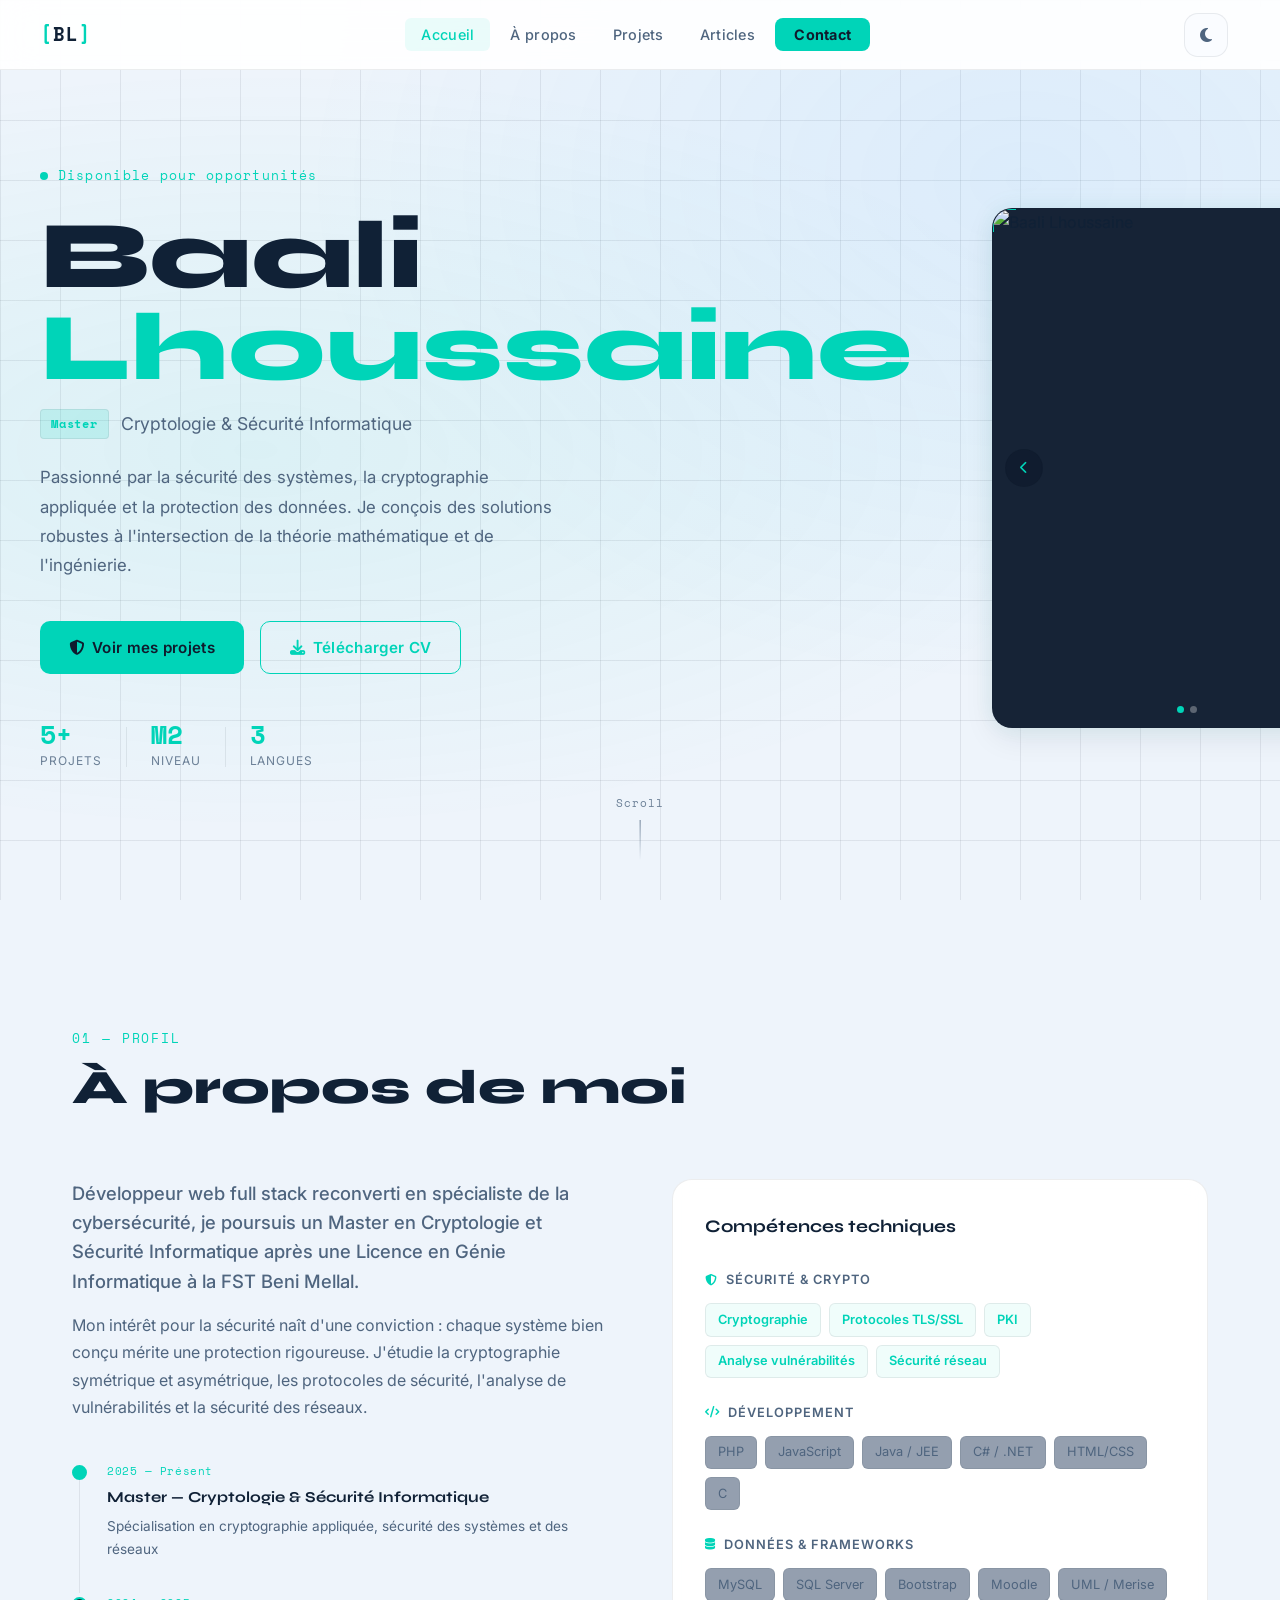
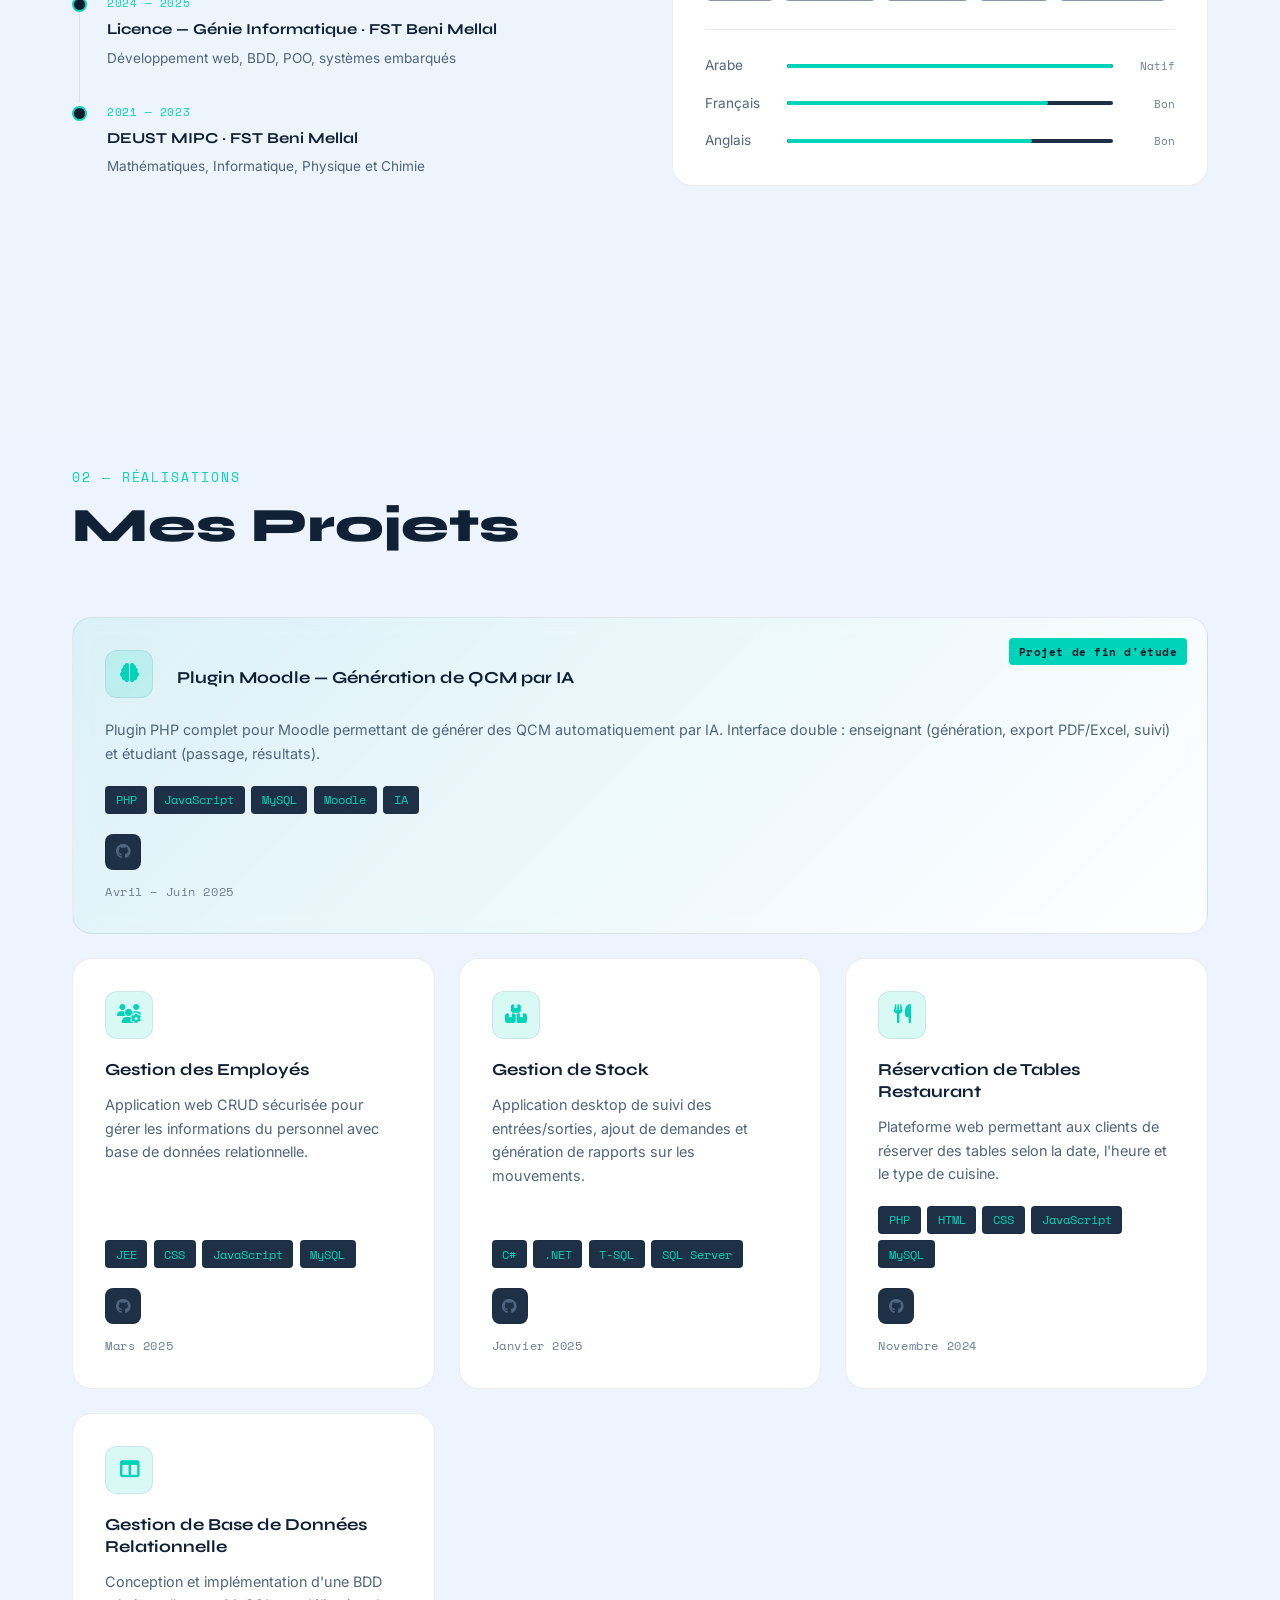
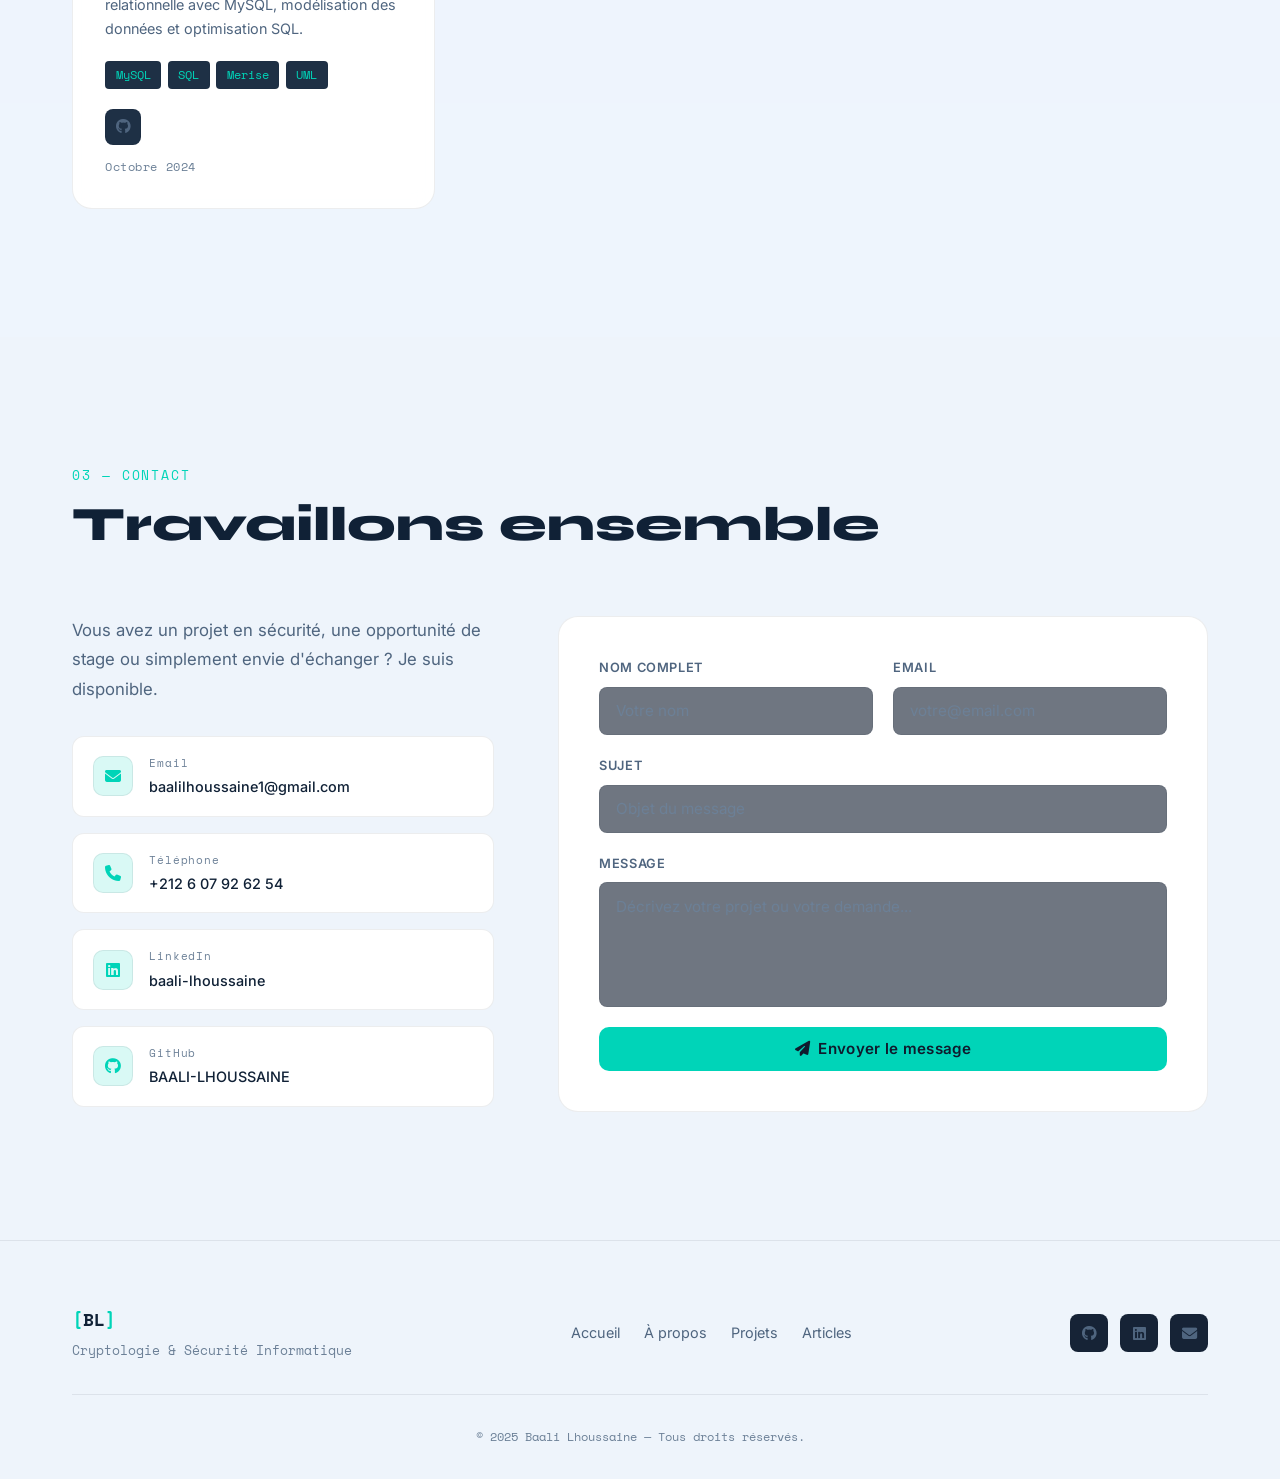
==== new/index.html @ 8ba40b77 "new version light dark Co-authored-by: Copilot <copilot@github.com>" ====
<!DOCTYPE html>
<html lang="fr">
<head>
    <meta charset="UTF-8">
    <meta name="viewport" content="width=device-width, initial-scale=1.0">
    <title>Baali Lhoussaine — Cybersécurité & Cryptologie</title>
    <link rel="stylesheet" href="style.css">
    <link href="https://cdnjs.cloudflare.com/ajax/libs/font-awesome/6.5.0/css/all.min.css" rel="stylesheet">
    <link href="https://fonts.googleapis.com/css2?family=Space+Mono:wght@400;700&family=Syne:wght@400;600;700;800&family=Inter:wght@300;400;500&display=swap" rel="stylesheet">
</head>
<body>

<!-- Animated background grid -->
<div class="bg-grid"></div>
<div class="bg-noise"></div>

<!-- Navigation -->
<nav class="navbar" id="navbar">
    <div class="nav-container">
        <a class="nav-logo" href="#accueil">
            <span class="logo-bracket">[</span>BL<span class="logo-bracket">]</span>
        </a>
        <ul class="nav-menu" id="navMenu">
            <li><a href="#accueil" class="nav-link">Accueil</a></li>
            <li><a href="#apropos" class="nav-link">À propos</a></li>
            <li><a href="#projets" class="nav-link">Projets</a></li>
            <li><a href="articles.html" class="nav-link">Articles</a></li>
            <li><a href="#contact" class="nav-link nav-cta">Contact</a></li>
        </ul>
        <button class="theme-toggle" id="themeToggle" aria-label="Toggle theme">
            <i class="fas fa-moon"></i>
        </button>
        <button class="hamburger" id="hamburger" aria-label="Menu">
            <span></span><span></span><span></span>
        </button>
    </div>
</nav>

<!-- Hero -->
<section id="accueil" class="hero">
    <div class="hero-inner">
        <div class="hero-text">
            <p class="hero-eyebrow"><span class="eyebrow-dot"></span>Disponible pour opportunités</p>
            <h1 class="hero-title">
                Baali<br>
                <span class="title-accent">Lhoussaine</span>
            </h1>
            <p class="hero-role">
                <span class="role-tag">Master</span> Cryptologie & Sécurité Informatique
            </p>
            <p class="hero-desc">
                Passionné par la sécurité des systèmes, la cryptographie appliquée et la protection des données. 
                Je conçois des solutions robustes à l'intersection de la théorie mathématique et de l'ingénierie.
            </p>
            <div class="hero-actions">
                <a href="#projets" class="btn btn-primary">
                    <i class="fas fa-shield-halved"></i> Voir mes projets
                </a>
                <a href="CV.pdf" download class="btn btn-outline">
                    <i class="fas fa-download"></i> Télécharger CV
                </a>
            </div>
            <div class="hero-stats">
                <div class="stat">
                    <span class="stat-num">5+</span>
                    <span class="stat-label">Projets</span>
                </div>
                <div class="stat-divider"></div>
                <div class="stat">
                    <span class="stat-num">M2</span>
                    <span class="stat-label">Niveau</span>
                </div>
                <div class="stat-divider"></div>
                <div class="stat">
                    <span class="stat-num">3</span>
                    <span class="stat-label">Langues</span>
                </div>
            </div>
        </div>
        <div class="hero-visual">
            <div class="photo-frame">
                <div class="photo-carousel">
                    <div class="carousel-slide active">
                        <img src="images/im2.jpeg" alt="Baali Lhoussaine">
                    </div>
                    <div class="carousel-slide">
                        <img src="images/im1.jpeg" alt="Baali Lhoussaine">
                    </div>
                    <button class="c-prev" id="prevBtn"><i class="fas fa-chevron-left"></i></button>
                    <button class="c-next" id="nextBtn"><i class="fas fa-chevron-right"></i></button>
                    <div class="c-dots">
                        <span class="c-dot active" data-slide="0"></span>
                        <span class="c-dot" data-slide="1"></span>
                    </div>
                </div>
                <div class="frame-deco frame-deco-tl"></div>
                <div class="frame-deco frame-deco-br"></div>
            </div>
            <div class="hex-badge">
                <i class="fas fa-lock"></i>
                <span>Crypto</span>
            </div>
        </div>
    </div>
    <div class="scroll-hint">
        <span>Scroll</span>
        <div class="scroll-line"></div>
    </div>
</section>

<!-- À propos -->
<section id="apropos" class="section">
    <div class="container">
        <div class="section-header">
            <span class="section-label">01 — Profil</span>
            <h2 class="section-title">À propos de moi</h2>
        </div>

        <div class="about-layout">
            <div class="about-text">
                <p class="about-lead">
                    Développeur web full stack reconverti en spécialiste de la cybersécurité, je poursuis un Master en 
                    Cryptologie et Sécurité Informatique après une Licence en Génie Informatique à la FST Beni Mellal.
                </p>
                <p>
                    Mon intérêt pour la sécurité naît d'une conviction : chaque système bien conçu mérite une protection 
                    rigoureuse. J'étudie la cryptographie symétrique et asymétrique, les protocoles de sécurité, 
                    l'analyse de vulnérabilités et la sécurité des réseaux.
                </p>
                <div class="formation-timeline">
                    <div class="timeline-item">
                        <div class="timeline-dot"></div>
                        <div class="timeline-content">
                            <span class="timeline-date">2025 — Présent</span>
                            <h4>Master — Cryptologie & Sécurité Informatique</h4>
                            <p>Spécialisation en cryptographie appliquée, sécurité des systèmes et des réseaux</p>
                        </div>
                    </div>
                    <div class="timeline-item">
                        <div class="timeline-dot"></div>
                        <div class="timeline-content">
                            <span class="timeline-date">2024 — 2025</span>
                            <h4>Licence — Génie Informatique · FST Beni Mellal</h4>
                            <p>Développement web, BDD, POO, systèmes embarqués</p>
                        </div>
                    </div>
                    <div class="timeline-item">
                        <div class="timeline-dot"></div>
                        <div class="timeline-content">
                            <span class="timeline-date">2021 — 2023</span>
                            <h4>DEUST MIPC · FST Beni Mellal</h4>
                            <p>Mathématiques, Informatique, Physique et Chimie</p>
                        </div>
                    </div>
                </div>
            </div>

            <div class="skills-panel">
                <h3 class="skills-heading">Compétences techniques</h3>

                <div class="skill-group">
                    <h4><i class="fas fa-shield-halved"></i> Sécurité & Crypto</h4>
                    <div class="tag-cloud">
                        <span class="tag tag-sec">Cryptographie</span>
                        <span class="tag tag-sec">Protocoles TLS/SSL</span>
                        <span class="tag tag-sec">PKI</span>
                        <span class="tag tag-sec">Analyse vulnérabilités</span>
                        <span class="tag tag-sec">Sécurité réseau</span>
                    </div>
                </div>

                <div class="skill-group">
                    <h4><i class="fas fa-code"></i> Développement</h4>
                    <div class="tag-cloud">
                        <span class="tag">PHP</span>
                        <span class="tag">JavaScript</span>
                        <span class="tag">Java / JEE</span>
                        <span class="tag">C# / .NET</span>
                        <span class="tag">HTML/CSS</span>
                        <span class="tag">C</span>
                    </div>
                </div>

                <div class="skill-group">
                    <h4><i class="fas fa-database"></i> Données & Frameworks</h4>
                    <div class="tag-cloud">
                        <span class="tag">MySQL</span>
                        <span class="tag">SQL Server</span>
                        <span class="tag">Bootstrap</span>
                        <span class="tag">Moodle</span>
                        <span class="tag">UML / Merise</span>
                    </div>
                </div>

                <div class="languages-row">
                    <div class="lang-item">
                        <span class="lang-name">Arabe</span>
                        <div class="lang-bar"><div class="lang-fill" style="width:100%"></div></div>
                        <span class="lang-level">Natif</span>
                    </div>
                    <div class="lang-item">
                        <span class="lang-name">Français</span>
                        <div class="lang-bar"><div class="lang-fill" style="width:80%"></div></div>
                        <span class="lang-level">Bon</span>
                    </div>
                    <div class="lang-item">
                        <span class="lang-name">Anglais</span>
                        <div class="lang-bar"><div class="lang-fill" style="width:75%"></div></div>
                        <span class="lang-level">Bon</span>
                    </div>
                </div>
            </div>
        </div>
    </div>
</section>

<!-- Projets -->
<section id="projets" class="section section-alt">
    <div class="container">
        <div class="section-header">
            <span class="section-label">02 — Réalisations</span>
            <h2 class="section-title">Mes Projets</h2>
        </div>

        <div class="projects-grid">

            <div class="project-card project-featured">
                <div class="project-badge">Projet de fin d'étude</div>
                <div class="project-icon"><i class="fas fa-brain"></i></div>
                <h3>Plugin Moodle — Génération de QCM par IA</h3>
                <p>Plugin PHP complet pour Moodle permettant de générer des QCM automatiquement par IA. Interface double : 
                enseignant (génération, export PDF/Excel, suivi) et étudiant (passage, résultats).</p>
                <div class="project-tags">
                    <span>PHP</span><span>JavaScript</span><span>MySQL</span><span>Moodle</span><span>IA</span>
                </div>
                <div class="project-links">
                    <a href="https://github.com/BAALI-LHOUSSAINE" target="_blank" aria-label="GitHub">
                        <i class="fab fa-github"></i>
                    </a>
                </div>
                <span class="project-date">Avril – Juin 2025</span>
            </div>

            <div class="project-card">
                <div class="project-icon"><i class="fas fa-users-gear"></i></div>
                <h3>Gestion des Employés</h3>
                <p>Application web CRUD sécurisée pour gérer les informations du personnel avec base de données relationnelle.</p>
                <div class="project-tags">
                    <span>JEE</span><span>CSS</span><span>JavaScript</span><span>MySQL</span>
                </div>
                <div class="project-links">
                    <a href="https://github.com/BAALI-LHOUSSAINE" target="_blank" aria-label="GitHub">
                        <i class="fab fa-github"></i>
                    </a>
                </div>
                <span class="project-date">Mars 2025</span>
            </div>

            <div class="project-card">
                <div class="project-icon"><i class="fas fa-boxes-stacked"></i></div>
                <h3>Gestion de Stock</h3>
                <p>Application desktop de suivi des entrées/sorties, ajout de demandes et génération de rapports sur les mouvements.</p>
                <div class="project-tags">
                    <span>C#</span><span>.NET</span><span>T-SQL</span><span>SQL Server</span>
                </div>
                <div class="project-links">
                    <a href="https://github.com/BAALI-LHOUSSAINE" target="_blank" aria-label="GitHub">
                        <i class="fab fa-github"></i>
                    </a>
                </div>
                <span class="project-date">Janvier 2025</span>
            </div>

            <div class="project-card">
                <div class="project-icon"><i class="fas fa-utensils"></i></div>
                <h3>Réservation de Tables Restaurant</h3>
                <p>Plateforme web permettant aux clients de réserver des tables selon la date, l'heure et le type de cuisine.</p>
                <div class="project-tags">
                    <span>PHP</span><span>HTML</span><span>CSS</span><span>JavaScript</span><span>MySQL</span>
                </div>
                <div class="project-links">
                    <a href="https://github.com/BAALI-LHOUSSAINE" target="_blank" aria-label="GitHub">
                        <i class="fab fa-github"></i>
                    </a>
                </div>
                <span class="project-date">Novembre 2024</span>
            </div>

            <div class="project-card">
                <div class="project-icon"><i class="fas fa-table-columns"></i></div>
                <h3>Gestion de Base de Données Relationnelle</h3>
                <p>Conception et implémentation d'une BDD relationnelle avec MySQL, modélisation des données et optimisation SQL.</p>
                <div class="project-tags">
                    <span>MySQL</span><span>SQL</span><span>Merise</span><span>UML</span>
                </div>
                <div class="project-links">
                    <a href="https://github.com/BAALI-LHOUSSAINE" target="_blank" aria-label="GitHub">
                        <i class="fab fa-github"></i>
                    </a>
                </div>
                <span class="project-date">Octobre 2024</span>
            </div>

        </div>
    </div>
</section>

<!-- Contact -->
<section id="contact" class="section">
    <div class="container">
        <div class="section-header">
            <span class="section-label">03 — Contact</span>
            <h2 class="section-title">Travaillons ensemble</h2>
        </div>

        <div class="contact-layout">
            <div class="contact-info">
                <p class="contact-lead">Vous avez un projet en sécurité, une opportunité de stage ou simplement envie d'échanger ? Je suis disponible.</p>
                <div class="contact-items">
                    <a href="mailto:baalilhoussaine1@gmail.com" class="contact-item">
                        <div class="contact-item-icon"><i class="fas fa-envelope"></i></div>
                        <div>
                            <span class="contact-item-label">Email</span>
                            <span class="contact-item-val">baalilhoussaine1@gmail.com</span>
                        </div>
                    </a>
                    <a href="tel:+212600000000" class="contact-item">
                        <div class="contact-item-icon"><i class="fas fa-phone"></i></div>
                        <div>
                            <span class="contact-item-label">Téléphone</span>
                            <span class="contact-item-val">+212 6 07 92 62 54</span>
                        </div>
                    </a>
                    <a href="https://linkedin.com/in/baali-lhoussaine" target="_blank" class="contact-item">
                        <div class="contact-item-icon"><i class="fab fa-linkedin"></i></div>
                        <div>
                            <span class="contact-item-label">LinkedIn</span>
                            <span class="contact-item-val">baali-lhoussaine</span>
                        </div>
                    </a>
                    <a href="https://github.com/BAALI-LHOUSSAINE" target="_blank" class="contact-item">
                        <div class="contact-item-icon"><i class="fab fa-github"></i></div>
                        <div>
                            <span class="contact-item-label">GitHub</span>
                            <span class="contact-item-val">BAALI-LHOUSSAINE</span>
                        </div>
                    </a>
                </div>
            </div>

            <form class="contact-form" name="contact" method="POST" data-netlify="true">
                <input type="hidden" name="form-name" value="contact">
                <div class="form-row">
                    <div class="form-group">
                        <label for="name">Nom complet</label>
                        <input type="text" id="name" name="name" placeholder="Votre nom" required>
                    </div>
                    <div class="form-group">
                        <label for="email">Email</label>
                        <input type="email" id="email" name="email" placeholder="votre@email.com" required>
                    </div>
                </div>
                <div class="form-group">
                    <label for="subject">Sujet</label>
                    <input type="text" id="subject" name="subject" placeholder="Objet du message" required>
                </div>
                <div class="form-group">
                    <label for="message">Message</label>
                    <textarea id="message" name="message" rows="5" placeholder="Décrivez votre projet ou votre demande..." required></textarea>
                </div>
                <button type="submit" class="btn btn-primary btn-full">
                    <i class="fas fa-paper-plane"></i> Envoyer le message
                </button>
            </form>
        </div>
    </div>
</section>

<!-- Footer -->
<footer class="footer">
    <div class="container">
        <div class="footer-inner">
            <div class="footer-brand">
                <span class="logo-bracket">[</span>BL<span class="logo-bracket">]</span>
                <p>Cryptologie & Sécurité Informatique</p>
            </div>
            <nav class="footer-nav">
                <a href="#accueil">Accueil</a>
                <a href="#apropos">À propos</a>
                <a href="#projets">Projets</a>
                <a href="articles.html">Articles</a>
            </nav>
            <div class="footer-social">
                <a href="https://github.com/BAALI-LHOUSSAINE" target="_blank"><i class="fab fa-github"></i></a>
                <a href="https://linkedin.com/in/baali-lhoussaine" target="_blank"><i class="fab fa-linkedin"></i></a>
                <a href="mailto:baalilhoussaine1@gmail.com"><i class="fas fa-envelope"></i></a>
            </div>
        </div>
        <div class="footer-bottom">
            <p>&copy; 2025 Baali Lhoussaine — Tous droits réservés.</p>
        </div>
    </div>
</footer>

<script src="script.js"></script>
</body>
</html>
---- new/style.css ----
/* =========================================
   BAALI LHOUSSAINE — Portfolio Cybersécurité
   Palette: Deep Navy, Slate, Electric Teal
   ========================================= */

/* --- Fonts & Variables --- */
@import url('https://fonts.googleapis.com/css2?family=Space+Mono:wght@400;700&family=Syne:wght@400;600;700;800&family=Inter:wght@300;400;500&display=swap');

:root {
  --navy:       #0f1b2d;
  --navy-mid:   #162336;
  --navy-light: #1e3045;
  --slate:      #2a4060;
  --teal:       #00d4b8;
  --teal-dim:   #00b89e;
  --teal-glow:  rgba(0, 212, 184, 0.15);
  --teal-glow2: rgba(0, 212, 184, 0.06);
  --text-light: #e8f0f8;
  --text-mid:   #a8bcd0;
  --text-dim:   #6a8399;
  --white:      #ffffff;
  --bg:         #0f1b2d;
  --surface:    rgba(22, 35, 54, 0.7);
  --surface-soft: rgba(22, 35, 54, 0.45);
  --border:     rgba(0, 212, 184, 0.15);
  --border-dim: rgba(168, 188, 208, 0.12);
  --card-bg:    rgba(22, 35, 54, 0.75);
  --radius:     12px;
  --radius-lg:  20px;
  --shadow:     0 8px 32px rgba(0,0,0,0.3);
  --shadow-teal:0 0 40px rgba(0, 212, 184, 0.12);
  --font-head:  'Syne', sans-serif;
  --font-mono:  'Space Mono', monospace;
  --font-body:  'Inter', sans-serif;
  --transition: 0.3s cubic-bezier(0.4,0,0.2,1);
}

body.light-theme {
  --bg: #eef4fb;
  --surface: rgba(255,255,255,0.92);
  --surface-soft: rgba(248, 251, 255, 0.7);
  --border: rgba(15, 27, 45, 0.08);
  --border-dim: rgba(15, 27, 45, 0.08);
  --card-bg: rgba(255, 255, 255, 0.95);
  --text-light: #102136;
  --text-mid: #4f657f;
  --text-dim: #6c8097;
  --shadow: 0 10px 30px rgba(15,27,45,0.08);
  --shadow-teal: 0 0 25px rgba(0, 212, 184, 0.08);
}

body.light-theme .navbar { background: rgba(255,255,255,0.92); border-color: rgba(15, 27, 45, 0.08); }
body.light-theme .navbar.scrolled { background: rgba(255,255,255,0.96); }
body.light-theme .nav-link { color: var(--text-mid); }
body.light-theme .nav-link:hover, body.light-theme .nav-link.active { color: var(--teal); background: rgba(0,212,184,0.08); }
body.light-theme .nav-cta { background: var(--teal); color: var(--navy); }
body.light-theme .bg-noise { background: radial-gradient(ellipse at 20% 50%, rgba(0,212,184,0.08) 0%, transparent 60%), radial-gradient(ellipse at 80% 20%, rgba(0,150,255,0.08) 0%, transparent 50%); }
body.light-theme .bg-grid { background-image: linear-gradient(rgba(15,27,45,0.08) 1px, transparent 1px), linear-gradient(90deg, rgba(15,27,45,0.08) 1px, transparent 1px); }
body.light-theme .project-card, body.light-theme .article-card, body.light-theme .skills-panel { backdrop-filter: blur(10px); }
body.light-theme .project-featured { background: linear-gradient(135deg, rgba(0,212,184,0.08), rgba(255,255,255,0.95)); }
body.light-theme .skill-group h4 { color: var(--text-mid); }
body.light-theme .hero-desc, body.light-theme .about-text p, body.light-theme .article-card p, body.light-theme .articles-hero p, body.light-theme .filter-btn { color: var(--text-mid); }
body.light-theme .article-card-img { background: linear-gradient(135deg, rgba(240, 247, 255, 0.9), rgba(224, 236, 250, 0.9)); }
body.light-theme .article-card-img .article-icon { opacity: 0.55; }
body.light-theme .hero-title, body.light-theme .section-title, body.light-theme .project-card h3, body.light-theme .article-card h3 { color: #102136; }
body.light-theme .section-label, body.light-theme .logo-bracket, body.light-theme .role-tag, body.light-theme .timeline-date { color: var(--teal); }
body.light-theme .section { background: transparent; }
body.light-theme .section-alt { background: rgba(239, 246, 255, 0.6); }
body.light-theme .footer { background: transparent; }


/* --- Reset --- */
*, *::before, *::after { box-sizing: border-box; margin: 0; padding: 0; }
html { scroll-behavior: smooth; }
body {
  background: var(--bg);
  color: var(--text-light);
  font-family: var(--font-body);
  font-size: 16px;
  line-height: 1.7;
  overflow-x: hidden;
}
a { text-decoration: none; color: inherit; }
img { max-width: 100%; display: block; }
ul { list-style: none; }

/* --- Background Grid --- */
.bg-grid {
  position: fixed; inset: 0;
  background-image:
    linear-gradient(var(--border-dim) 1px, transparent 1px),
    linear-gradient(90deg, var(--border-dim) 1px, transparent 1px);
  background-size: 60px 60px;
  pointer-events: none;
  z-index: 0;
}
.bg-noise {
  position: fixed; inset: 0;
  background: radial-gradient(ellipse at 20% 50%, rgba(0,212,184,0.04) 0%, transparent 60%),
              radial-gradient(ellipse at 80% 20%, rgba(0,150,255,0.04) 0%, transparent 50%);
  pointer-events: none;
  z-index: 0;
}

/* --- Navbar --- */
.navbar {
  position: fixed; top: 0; left: 0; right: 0;
  z-index: 100;
  padding: 0 2rem;
  height: 70px;
  display: flex; align-items: center;
  background: rgba(15, 27, 45, 0.85);
  backdrop-filter: blur(16px);
  border-bottom: 1px solid var(--border-dim);
  transition: background var(--transition);
}
.navbar.scrolled { background: rgba(15, 27, 45, 0.97); }
.nav-container { display: flex; align-items: center; justify-content: space-between; width: 100%; max-width: 1200px; margin: 0 auto; }
.nav-logo {
  font-family: var(--font-mono);
  font-size: 1.2rem;
  font-weight: 700;
  letter-spacing: 0.05em;
  color: var(--text-light);
}
.logo-bracket { color: var(--teal); }
.nav-menu { display: flex; align-items: center; gap: 0.25rem; }
.nav-link {
  font-family: var(--font-body);
  font-size: 0.9rem;
  font-weight: 500;
  color: var(--text-mid);
  padding: 0.5rem 1rem;
  border-radius: 6px;
  transition: color var(--transition), background var(--transition);
  letter-spacing: 0.02em;
}
.nav-link:hover { color: var(--teal); background: var(--teal-glow2); }
.nav-link.active { color: var(--teal); }
.nav-cta {
  background: var(--teal);
  color: var(--navy) !important;
  font-weight: 700;
  border-radius: 8px;
  padding: 0.5rem 1.2rem;
}
.nav-cta:hover { background: var(--teal-dim); transform: translateY(-1px); }

.hamburger {
  display: none; flex-direction: column; gap: 5px;
  background: none; border: none; cursor: pointer; padding: 4px;
}
.hamburger span {
  display: block; width: 24px; height: 2px;
  background: var(--text-light); border-radius: 2px;
  transition: var(--transition);
}
.theme-toggle {
  display: inline-flex; align-items: center; justify-content: center;
  width: 44px; height: 44px;
  border: 1px solid var(--border-dim);
  border-radius: 14px;
  background: var(--surface);
  color: var(--text-light);
  cursor: pointer;
  transition: all var(--transition);
  font-size: 1rem;
  margin-right: 0.75rem;
}
.theme-toggle:hover {
  transform: translateY(-1px);
  border-color: var(--teal);
  color: var(--teal);
}
body.light-theme .theme-toggle {
  color: var(--text-mid);
  background: var(--surface-soft);
}
body.light-theme .theme-toggle:hover {
  color: var(--teal);
}


/* --- Containers / Layout --- */
.container { max-width: 1200px; margin: 0 auto; padding: 0 2rem; position: relative; z-index: 1; }
.section { padding: 8rem 0; position: relative; }
.section-alt { background: linear-gradient(180deg, transparent, rgba(22,35,54,0.4), transparent); }

/* --- Section headers --- */
.section-header { margin-bottom: 4rem; }
.section-label {
  font-family: var(--font-mono);
  font-size: 0.8rem;
  color: var(--teal);
  letter-spacing: 0.15em;
  text-transform: uppercase;
  display: block;
  margin-bottom: 0.75rem;
}
.section-title {
  font-family: var(--font-head);
  font-size: clamp(2rem, 4vw, 3rem);
  font-weight: 800;
  color: var(--text-light);
  line-height: 1.1;
}

/* --- Buttons --- */
.btn {
  display: inline-flex; align-items: center; gap: 0.5rem;
  padding: 0.8rem 1.8rem;
  font-family: var(--font-body);
  font-size: 0.95rem;
  font-weight: 600;
  border-radius: 10px;
  border: none; cursor: pointer;
  transition: all var(--transition);
  letter-spacing: 0.02em;
}
.btn-primary {
  background: var(--teal);
  color: var(--navy);
}
.btn-primary:hover { background: var(--teal-dim); transform: translateY(-2px); box-shadow: 0 8px 24px rgba(0,212,184,0.25); }
.btn-outline {
  background: transparent;
  color: var(--teal);
  border: 1.5px solid var(--teal);
}
.btn-outline:hover { background: var(--teal-glow); transform: translateY(-2px); }
.btn-full { width: 100%; justify-content: center; }

/* =========================================
   HERO
   ========================================= */
.hero {
  min-height: 100vh;
  display: flex; flex-direction: column;
  justify-content: center;
  padding: 100px 2rem 4rem;
  position: relative;
  z-index: 1;
}
.hero-inner {
  max-width: 1200px; margin: 0 auto;
  display: grid; grid-template-columns: 1fr 420px;
  gap: 5rem; align-items: center;
  width: 100%;
}
.hero-eyebrow {
  display: flex; align-items: center; gap: 0.6rem;
  font-family: var(--font-mono);
  font-size: 0.8rem;
  color: var(--teal);
  letter-spacing: 0.1em;
  margin-bottom: 1.5rem;
}
.eyebrow-dot {
  width: 8px; height: 8px;
  background: var(--teal);
  border-radius: 50%;
  animation: pulse 2s ease-in-out infinite;
}
@keyframes pulse {
  0%,100% { opacity: 1; transform: scale(1); }
  50% { opacity: 0.5; transform: scale(0.8); }
}
.hero-title {
  font-family: var(--font-head);
  font-size: clamp(3.5rem, 8vw, 6rem);
  font-weight: 800;
  line-height: 0.95;
  color: var(--text-light);
  margin-bottom: 1rem;
}
.title-accent { color: var(--teal); }
.hero-role {
  display: flex; align-items: center; gap: 0.75rem;
  font-size: 1.1rem;
  color: var(--text-mid);
  margin-bottom: 1.5rem;
}
.role-tag {
  background: var(--teal-glow);
  border: 1px solid var(--border);
  color: var(--teal);
  font-family: var(--font-mono);
  font-size: 0.75rem;
  font-weight: 700;
  padding: 0.25rem 0.6rem;
  border-radius: 4px;
  letter-spacing: 0.08em;
}
.hero-desc {
  font-size: 1.05rem;
  color: var(--text-mid);
  max-width: 520px;
  margin-bottom: 2.5rem;
  line-height: 1.75;
}
.hero-actions { display: flex; gap: 1rem; flex-wrap: wrap; margin-bottom: 3rem; }
.hero-stats {
  display: flex; align-items: center; gap: 1.5rem;
}
.stat { display: flex; flex-direction: column; gap: 0.2rem; }
.stat-num {
  font-family: var(--font-mono);
  font-size: 1.6rem;
  font-weight: 700;
  color: var(--teal);
  line-height: 1;
}
.stat-label {
  font-size: 0.75rem;
  color: var(--text-dim);
  text-transform: uppercase;
  letter-spacing: 0.08em;
}
.stat-divider {
  width: 1px; height: 40px;
  background: var(--border-dim);
}

/* Photo frame */
.hero-visual { position: relative; }
.photo-frame {
  position: relative;
  border-radius: var(--radius-lg);
  overflow: hidden;
  background: var(--navy-mid);
  border: 1px solid var(--border);
  box-shadow: var(--shadow), var(--shadow-teal);
  aspect-ratio: 3/4;
  max-height: 520px;
}
.photo-carousel { position: relative; height: 100%; }
.carousel-slide {
  position: absolute; inset: 0;
  opacity: 0; transition: opacity 0.6s ease;
}
.carousel-slide.active { opacity: 1; }
.carousel-slide img {
  width: 100%; height: 100%;
  object-fit: cover; object-position: top center;
}
.c-prev, .c-next {
  position: absolute; top: 50%; transform: translateY(-50%);
  background: rgba(15,27,45,0.7); border: 1px solid var(--border);
  color: var(--teal); width: 38px; height: 38px;
  border-radius: 50%; display: flex; align-items: center; justify-content: center;
  cursor: pointer; font-size: 0.8rem;
  transition: all var(--transition);
  z-index: 5;
}
.c-prev { left: 12px; }
.c-next { right: 12px; }
.c-prev:hover, .c-next:hover { background: var(--teal); color: var(--navy); }
.c-dots {
  position: absolute; bottom: 14px; left: 50%; transform: translateX(-50%);
  display: flex; gap: 6px; z-index: 5;
}
.c-dot {
  width: 7px; height: 7px; border-radius: 50%;
  background: rgba(255,255,255,0.3); cursor: pointer;
  transition: background var(--transition);
}
.c-dot.active { background: var(--teal); }
.frame-deco {
  position: absolute; width: 24px; height: 24px;
  border-color: var(--teal); border-style: solid;
  pointer-events: none; z-index: 10;
}
.frame-deco-tl { top: -1px; left: -1px; border-width: 2px 0 0 2px; }
.frame-deco-br { bottom: -1px; right: -1px; border-width: 0 2px 2px 0; }

.hex-badge {
  position: absolute;
  bottom: -16px; right: -16px;
  width: 80px; height: 80px;
  background: var(--teal);
  border-radius: 50%;
  display: flex; flex-direction: column;
  align-items: center; justify-content: center;
  gap: 2px;
  color: var(--navy);
  font-weight: 700;
  font-size: 0.7rem;
  box-shadow: 0 4px 20px rgba(0,212,184,0.4);
  border: 3px solid var(--navy);
}
.hex-badge i { font-size: 1.1rem; }

.scroll-hint {
  position: absolute; bottom: 2.5rem; left: 50%;
  transform: translateX(-50%);
  display: flex; flex-direction: column; align-items: center; gap: 0.5rem;
  font-family: var(--font-mono);
  font-size: 0.7rem;
  color: var(--text-dim);
  letter-spacing: 0.1em;
  animation: fadeInUp 1s 1s both;
}
.scroll-line {
  width: 1px; height: 40px;
  background: linear-gradient(to bottom, var(--text-dim), transparent);
  animation: scrollAnim 1.5s ease-in-out infinite;
}
@keyframes scrollAnim {
  0% { transform: scaleY(0); transform-origin: top; }
  50% { transform: scaleY(1); transform-origin: top; }
  51% { transform: scaleY(1); transform-origin: bottom; }
  100% { transform: scaleY(0); transform-origin: bottom; }
}
@keyframes fadeInUp {
  from { opacity:0; transform: translateX(-50%) translateY(20px); }
  to { opacity:1; transform: translateX(-50%) translateY(0); }
}

/* =========================================
   À PROPOS
   ========================================= */
.about-layout {
  display: grid; grid-template-columns: 1fr 1fr;
  gap: 4rem; align-items: start;
}
.about-lead {
  font-size: 1.15rem;
  color: var(--text-light);
  font-weight: 500;
  margin-bottom: 1rem;
  line-height: 1.6;
}
.about-text p { color: var(--text-mid); margin-bottom: 1rem; }

/* Timeline */
.formation-timeline {
  margin-top: 2.5rem;
  display: flex; flex-direction: column; gap: 0;
}
.timeline-item {
  display: flex; gap: 1.25rem;
  position: relative;
  padding-bottom: 2rem;
}
.timeline-item:not(:last-child)::after {
  content: '';
  position: absolute;
  left: 7px; top: 16px; bottom: 0;
  width: 1px;
  background: var(--border-dim);
}
.timeline-dot {
  flex-shrink: 0;
  width: 15px; height: 15px;
  border-radius: 50%;
  border: 2px solid var(--teal);
  background: var(--navy);
  margin-top: 4px;
  position: relative; z-index: 1;
}
.timeline-item:first-child .timeline-dot { background: var(--teal); }
.timeline-content h4 {
  font-family: var(--font-head);
  font-size: 0.95rem;
  font-weight: 700;
  color: var(--text-light);
  margin-bottom: 0.25rem;
}
.timeline-content p { font-size: 0.85rem; color: var(--text-dim); margin: 0; }
.timeline-date {
  font-family: var(--font-mono);
  font-size: 0.7rem;
  color: var(--teal);
  display: block;
  margin-bottom: 0.3rem;
  letter-spacing: 0.05em;
}

/* Skills panel */
.skills-panel {
  background: var(--card-bg);
  border: 1px solid var(--border-dim);
  border-radius: var(--radius-lg);
  padding: 2rem;
  backdrop-filter: blur(8px);
}
.skills-heading {
  font-family: var(--font-head);
  font-size: 1.1rem;
  font-weight: 700;
  margin-bottom: 1.75rem;
  color: var(--text-light);
}
.skill-group { margin-bottom: 1.5rem; }
.skill-group h4 {
  font-size: 0.8rem;
  font-weight: 600;
  color: var(--text-mid);
  margin-bottom: 0.75rem;
  text-transform: uppercase;
  letter-spacing: 0.08em;
  display: flex; align-items: center; gap: 0.5rem;
}
.skill-group h4 i { color: var(--teal); font-size: 0.9em; }
.tag-cloud { display: flex; flex-wrap: wrap; gap: 0.5rem; }
.tag {
  font-size: 0.8rem;
  padding: 0.3rem 0.75rem;
  border-radius: 6px;
  background: rgba(42,64,96,0.5);
  border: 1px solid var(--border-dim);
  color: var(--text-mid);
  transition: all var(--transition);
  cursor: default;
}
.tag:hover, .tag-sec { color: var(--teal); border-color: var(--border); background: var(--teal-glow2); }
.tag-sec { font-weight: 600; }

/* Languages */
.languages-row {
  margin-top: 1.75rem;
  padding-top: 1.5rem;
  border-top: 1px solid var(--border-dim);
  display: flex; flex-direction: column; gap: 0.9rem;
}
.lang-item {
  display: grid; grid-template-columns: 70px 1fr 50px;
  align-items: center; gap: 0.75rem;
}
.lang-name { font-size: 0.85rem; color: var(--text-mid); }
.lang-bar {
  height: 4px; background: var(--navy-light); border-radius: 4px; overflow: hidden;
}
.lang-fill {
  height: 100%; background: var(--teal);
  border-radius: 4px;
  transition: width 1s ease;
}
.lang-level { font-family: var(--font-mono); font-size: 0.7rem; color: var(--text-dim); text-align: right; }

/* =========================================
   PROJETS
   ========================================= */
.projects-grid {
  display: grid;
  grid-template-columns: repeat(auto-fill, minmax(340px, 1fr));
  gap: 1.5rem;
}
.project-card {
  background: var(--card-bg);
  border: 1px solid var(--border-dim);
  border-radius: var(--radius-lg);
  padding: 2rem;
  backdrop-filter: blur(8px);
  position: relative;
  transition: all var(--transition);
  display: flex; flex-direction: column;
}
.project-card:hover {
  border-color: var(--border);
  transform: translateY(-4px);
  box-shadow: var(--shadow), var(--shadow-teal);
}
.project-featured {
  grid-column: 1 / -1;
  display: grid;
  grid-template-columns: auto 1fr;
  grid-template-rows: auto auto auto auto auto;
  column-gap: 1.5rem;
  background: linear-gradient(135deg, rgba(0,212,184,0.06), rgba(22,35,54,0.9));
  border-color: var(--border);
}
.project-featured .project-icon {
  grid-row: 1;
  grid-column: 1;
}
.project-featured h3 {
  grid-row: 1;
  grid-column: 2;
  align-self: center;
}
.project-featured p { grid-column: 1 / -1; }
.project-featured .project-tags { grid-column: 1 / -1; }
.project-featured .project-links { grid-column: 1 / -1; }
.project-featured .project-date { grid-column: 1 / -1; }

.project-badge {
  position: absolute; top: 1.25rem; right: 1.25rem;
  font-family: var(--font-mono);
  font-size: 0.7rem;
  background: var(--teal);
  color: var(--navy);
  padding: 0.25rem 0.6rem;
  border-radius: 4px;
  font-weight: 700;
  letter-spacing: 0.05em;
}
.project-icon {
  width: 48px; height: 48px;
  background: var(--teal-glow);
  border: 1px solid var(--border);
  border-radius: 12px;
  display: flex; align-items: center; justify-content: center;
  color: var(--teal);
  font-size: 1.2rem;
  margin-bottom: 1.25rem;
  flex-shrink: 0;
}
.project-card h3 {
  font-family: var(--font-head);
  font-size: 1.05rem;
  font-weight: 700;
  color: var(--text-light);
  margin-bottom: 0.75rem;
  line-height: 1.3;
}
.project-card p {
  font-size: 0.9rem;
  color: var(--text-mid);
  margin-bottom: 1.25rem;
  flex: 1;
  line-height: 1.65;
}
.project-tags {
  display: flex; flex-wrap: wrap; gap: 0.4rem;
  margin-bottom: 1.25rem;
}
.project-tags span {
  font-family: var(--font-mono);
  font-size: 0.72rem;
  padding: 0.2rem 0.6rem;
  border-radius: 4px;
  background: var(--navy-light);
  color: var(--teal);
  border: 1px solid var(--border);
}
.project-links { display: flex; gap: 0.75rem; margin-bottom: 0.75rem; }
.project-links a {
  width: 36px; height: 36px;
  background: var(--navy-light);
  border: 1px solid var(--border-dim);
  border-radius: 8px;
  display: flex; align-items: center; justify-content: center;
  color: var(--text-mid);
  font-size: 0.95rem;
  transition: all var(--transition);
}
.project-links a:hover { color: var(--teal); border-color: var(--border); background: var(--teal-glow); }
.project-date {
  font-family: var(--font-mono);
  font-size: 0.72rem;
  color: var(--text-dim);
  letter-spacing: 0.05em;
}

/* =========================================
   CONTACT
   ========================================= */
.contact-layout {
  display: grid; grid-template-columns: 1fr 1.5fr;
  gap: 4rem; align-items: start;
}
.contact-lead {
  font-size: 1.05rem; color: var(--text-mid);
  margin-bottom: 2rem; line-height: 1.75;
}
.contact-items { display: flex; flex-direction: column; gap: 1rem; }
.contact-item {
  display: flex; align-items: center; gap: 1rem;
  padding: 1rem 1.25rem;
  background: var(--card-bg);
  border: 1px solid var(--border-dim);
  border-radius: var(--radius);
  transition: all var(--transition);
}
.contact-item:hover { border-color: var(--border); background: var(--teal-glow2); transform: translateX(4px); }
.contact-item-icon {
  width: 40px; height: 40px; flex-shrink: 0;
  background: var(--teal-glow);
  border: 1px solid var(--border);
  border-radius: 10px;
  display: flex; align-items: center; justify-content: center;
  color: var(--teal); font-size: 1rem;
}
.contact-item-label {
  display: block;
  font-family: var(--font-mono);
  font-size: 0.7rem;
  color: var(--text-dim);
  letter-spacing: 0.08em;
  margin-bottom: 0.2rem;
}
.contact-item-val {
  display: block;
  font-size: 0.9rem;
  color: var(--text-light);
  font-weight: 500;
}

/* Contact Form */
.contact-form {
  background: var(--card-bg);
  border: 1px solid var(--border-dim);
  border-radius: var(--radius-lg);
  padding: 2.5rem;
  backdrop-filter: blur(8px);
  display: flex; flex-direction: column; gap: 1.25rem;
}
.form-row { display: grid; grid-template-columns: 1fr 1fr; gap: 1.25rem; }
.form-group { display: flex; flex-direction: column; gap: 0.5rem; }
.form-group label {
  font-size: 0.8rem;
  font-weight: 600;
  color: var(--text-mid);
  letter-spacing: 0.05em;
  text-transform: uppercase;
}
.form-group input,
.form-group textarea {
  background: rgba(15,27,45,0.6);
  border: 1px solid var(--border-dim);
  border-radius: 8px;
  padding: 0.85rem 1rem;
  color: var(--text-light);
  font-family: var(--font-body);
  font-size: 0.95rem;
  transition: border-color var(--transition), box-shadow var(--transition);
  resize: none;
  outline: none;
}
.form-group input::placeholder,
.form-group textarea::placeholder { color: var(--text-dim); }
.form-group input:focus,
.form-group textarea:focus {
  border-color: var(--teal);
  box-shadow: 0 0 0 3px rgba(0,212,184,0.1);
}

/* =========================================
   FOOTER
   ========================================= */
.footer {
  padding: 4rem 0 2rem;
  border-top: 1px solid var(--border-dim);
  position: relative; z-index: 1;
}
.footer-inner {
  display: flex; align-items: center; justify-content: space-between;
  flex-wrap: wrap; gap: 2rem;
  margin-bottom: 2rem;
}
.footer-brand {
  font-family: var(--font-mono);
  font-size: 1.1rem;
  font-weight: 700;
}
.footer-brand p {
  font-size: 0.8rem;
  color: var(--text-dim);
  font-weight: 400;
  margin-top: 0.3rem;
}
.footer-nav { display: flex; gap: 1.5rem; }
.footer-nav a {
  font-size: 0.9rem; color: var(--text-mid);
  transition: color var(--transition);
}
.footer-nav a:hover { color: var(--teal); }
.footer-social { display: flex; gap: 0.75rem; }
.footer-social a {
  width: 38px; height: 38px;
  background: var(--navy-mid);
  border: 1px solid var(--border-dim);
  border-radius: 8px;
  display: flex; align-items: center; justify-content: center;
  color: var(--text-mid); font-size: 0.95rem;
  transition: all var(--transition);
}
.footer-social a:hover { color: var(--teal); border-color: var(--border); }
.footer-bottom {
  text-align: center;
  padding-top: 2rem;
  border-top: 1px solid var(--border-dim);
  font-family: var(--font-mono);
  font-size: 0.75rem;
  color: var(--text-dim);
}

/* =========================================
   ARTICLES PAGE
   ========================================= */
.articles-hero {
  padding: 130px 2rem 5rem;
  position: relative; z-index: 1;
  text-align: center;
}
.articles-hero .section-label { display: inline-block; text-align: center; margin-bottom: 1rem; }
.articles-hero .section-title { font-size: clamp(2.5rem, 5vw, 4rem); margin-bottom: 1rem; }
.articles-hero p { color: var(--text-mid); max-width: 550px; margin: 0 auto; font-size: 1.05rem; }

.articles-filter {
  display: flex; justify-content: center; flex-wrap: wrap; gap: 0.6rem;
  margin-bottom: 3rem;
}
.filter-btn {
  padding: 0.45rem 1.1rem;
  background: var(--card-bg);
  border: 1px solid var(--border-dim);
  border-radius: 20px;
  color: var(--text-mid);
  font-size: 0.85rem;
  cursor: pointer;
  transition: all var(--transition);
  font-family: var(--font-body);
  font-weight: 500;
}
.filter-btn:hover, .filter-btn.active {
  color: var(--teal); border-color: var(--border);
  background: var(--teal-glow);
}

.articles-section { padding: 4rem 0 8rem; position: relative; z-index: 1; }
.articles-grid {
  display: grid;
  grid-template-columns: repeat(auto-fill, minmax(350px, 1fr));
  gap: 1.75rem;
}
.article-card {
  background: var(--card-bg);
  border: 1px solid var(--border-dim);
  border-radius: var(--radius-lg);
  overflow: hidden;
  transition: all var(--transition);
  display: flex; flex-direction: column;
}
.article-card:hover {
  border-color: var(--border);
  transform: translateY(-4px);
  box-shadow: var(--shadow), var(--shadow-teal);
}
.article-card-img {
  height: 200px; overflow: hidden;
  background: linear-gradient(135deg, var(--navy-mid), var(--slate));
  display: flex; align-items: center; justify-content: center;
  position: relative;
}
.article-card-img .article-icon {
  font-size: 3.5rem; color: var(--teal);
  opacity: 0.4;
}
.article-card-img.has-img img { width:100%; height:100%; object-fit: cover; }
.article-card-body { padding: 1.75rem; flex: 1; display: flex; flex-direction: column; }
.article-meta {
  display: flex; align-items: center; gap: 0.75rem;
  margin-bottom: 1rem;
}
.article-category {
  font-family: var(--font-mono);
  font-size: 0.7rem;
  font-weight: 700;
  padding: 0.25rem 0.65rem;
  border-radius: 4px;
  background: var(--teal-glow);
  border: 1px solid var(--border);
  color: var(--teal);
  letter-spacing: 0.08em;
  text-transform: uppercase;
}
.article-date {
  font-size: 0.8rem;
  color: var(--text-dim);
  font-family: var(--font-mono);
}
.article-card h3 {
  font-family: var(--font-head);
  font-size: 1.1rem;
  font-weight: 700;
  color: var(--text-light);
  margin-bottom: 0.75rem;
  line-height: 1.35;
}
.article-card p {
  font-size: 0.9rem;
  color: var(--text-mid);
  line-height: 1.65;
  flex: 1;
  margin-bottom: 1.5rem;
}
.read-more {
  display: inline-flex; align-items: center; gap: 0.4rem;
  font-size: 0.85rem; font-weight: 600;
  color: var(--teal);
  transition: gap var(--transition);
  margin-top: auto;
}
.read-more:hover { gap: 0.7rem; }

/* Empty state */
.articles-empty {
  text-align: center; padding: 5rem 2rem;
  grid-column: 1 / -1;
}
.articles-empty i { font-size: 3rem; color: var(--text-dim); margin-bottom: 1rem; display: block; }
.articles-empty p { color: var(--text-dim); }

/* =========================================
   ANIMATIONS
   ========================================= */
.reveal {
  opacity: 0; transform: translateY(30px);
  transition: opacity 0.7s ease, transform 0.7s ease;
}
.reveal.visible { opacity: 1; transform: translateY(0); }

/* =========================================
   RESPONSIVE
   ========================================= */
@media (max-width: 1024px) {
  .hero-inner { grid-template-columns: 1fr; gap: 3rem; }
  .hero-visual { max-width: 340px; margin: 0 auto; }
  .about-layout { grid-template-columns: 1fr; }
  .contact-layout { grid-template-columns: 1fr; gap: 2.5rem; }
  .project-featured { grid-template-columns: 1fr; }
  .project-featured h3 { grid-column: 1; grid-row: 2; }
}
@media (max-width: 768px) {
  .section { padding: 5rem 0; }
  .nav-menu {
    position: fixed; inset: 70px 0 0 0;
    background: rgba(15,27,45,0.98);
    flex-direction: column; align-items: center; justify-content: center;
    gap: 0.5rem;
    transform: translateX(100%);
    transition: transform var(--transition);
    z-index: 99;
  }
  .nav-menu.open { transform: translateX(0); }
  .nav-link { font-size: 1.1rem; padding: 0.8rem 2rem; }
  .hamburger { display: flex; }
  .form-row { grid-template-columns: 1fr; }
  .footer-inner { flex-direction: column; text-align: center; }
  .footer-nav { flex-wrap: wrap; justify-content: center; }
  .hero-stats { flex-wrap: wrap; }
  .articles-grid { grid-template-columns: 1fr; }
  .projects-grid { grid-template-columns: 1fr; }
  .project-featured { display: flex; flex-direction: column; }
}
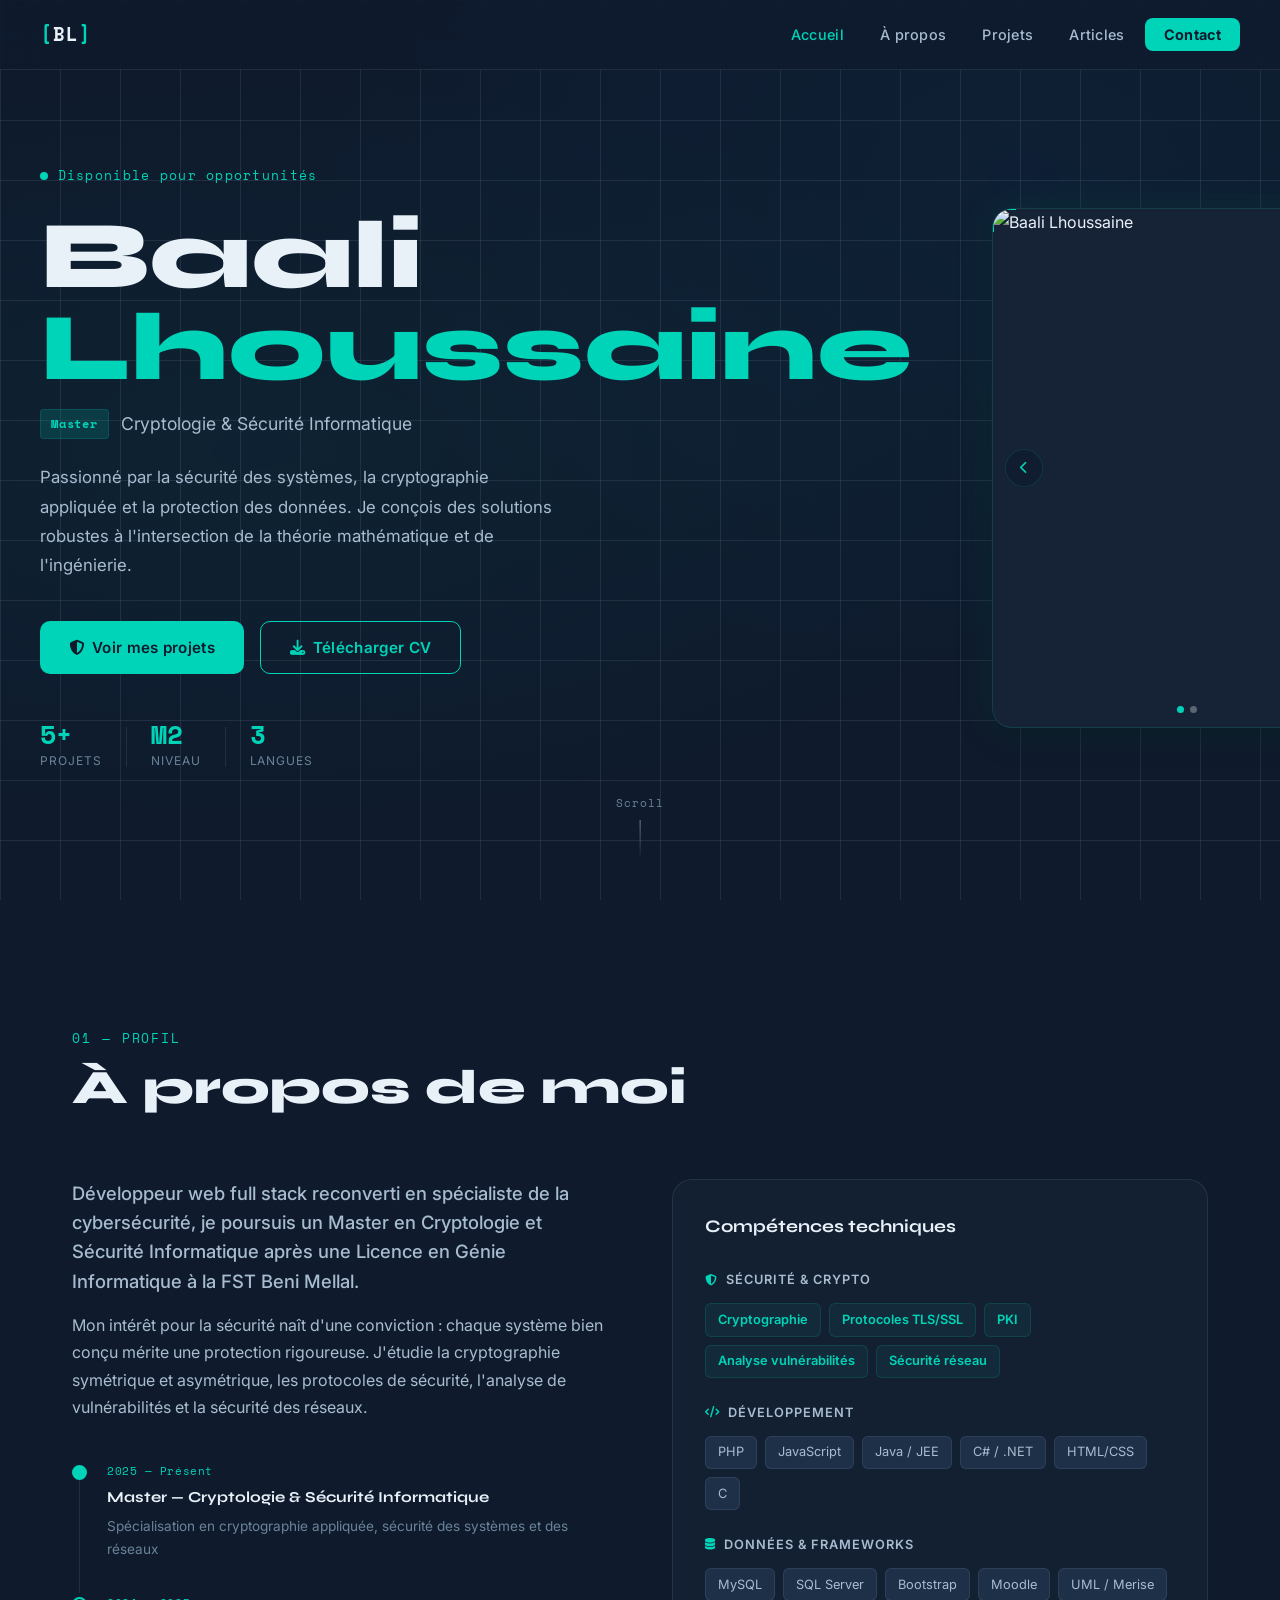
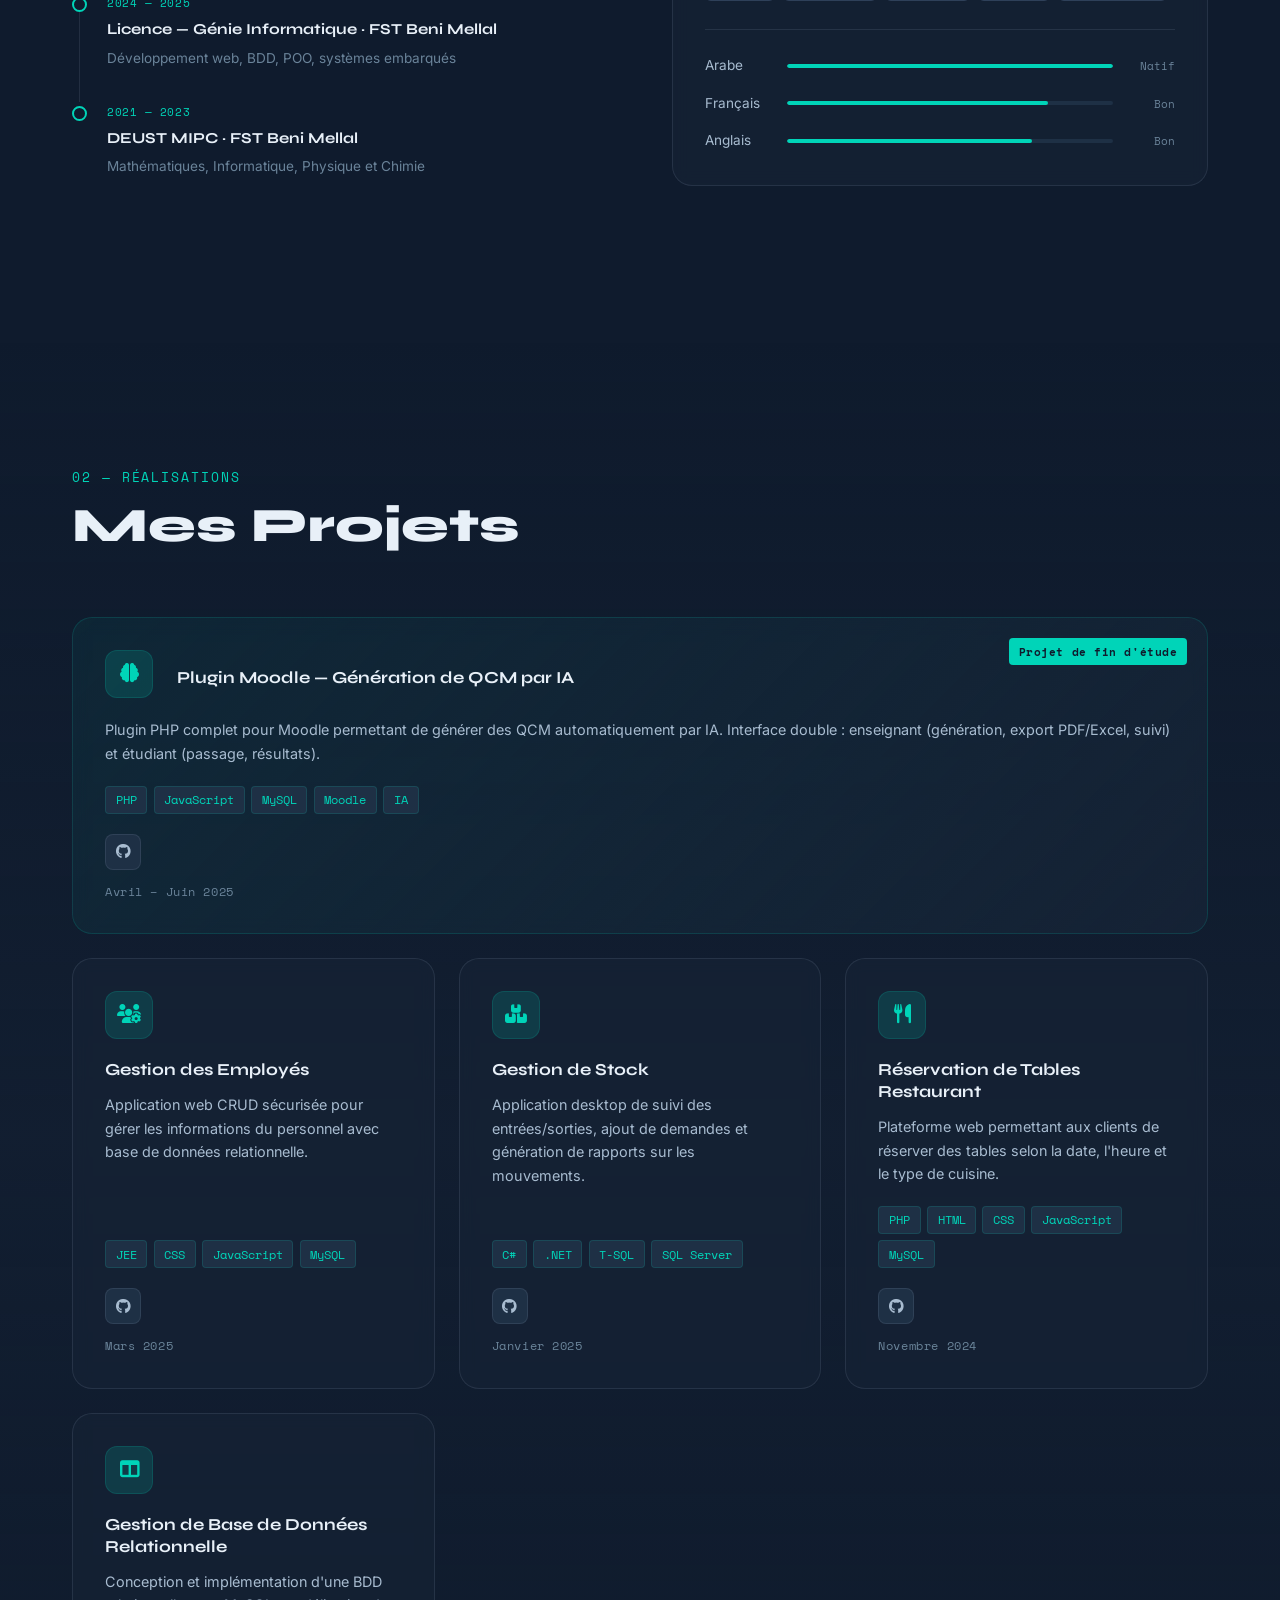
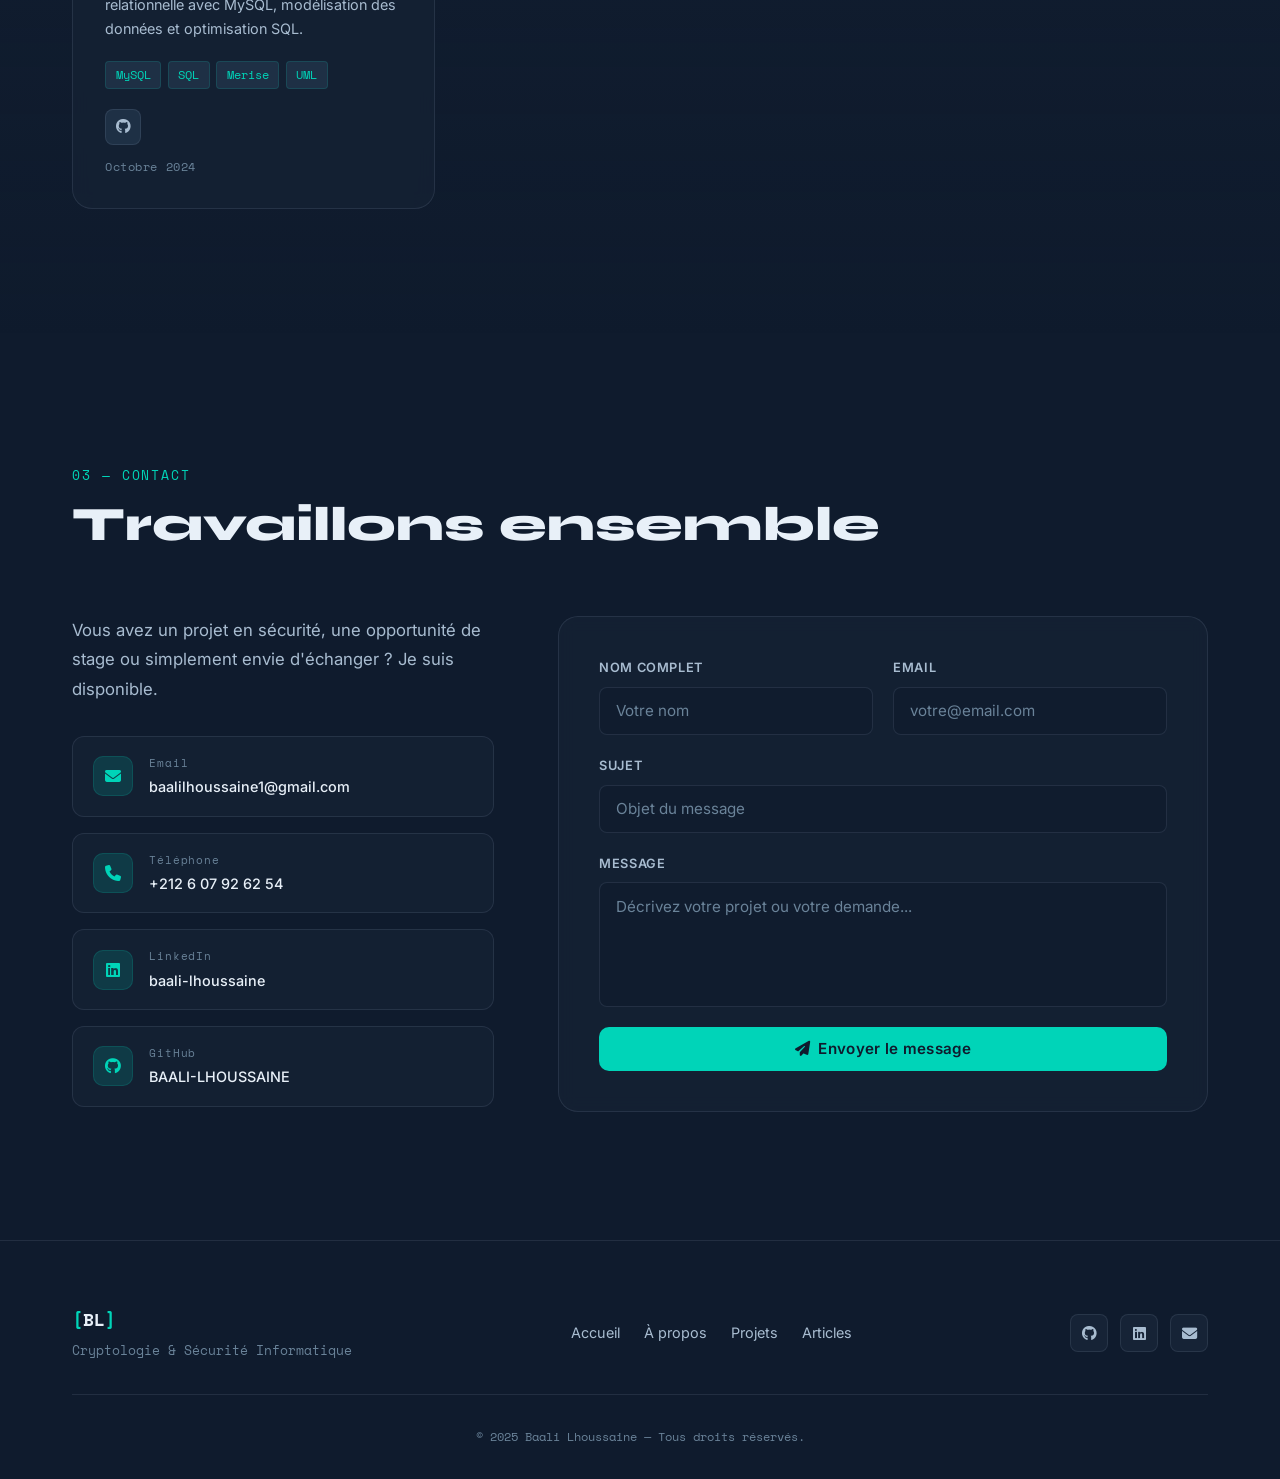
==== commit 473d2e07: "old" ====
--- a/new/index.html
+++ b/new/index.html
@@ -27,9 +27,6 @@
             <li><a href="articles.html" class="nav-link">Articles</a></li>
             <li><a href="#contact" class="nav-link nav-cta">Contact</a></li>
         </ul>
-        <button class="theme-toggle" id="themeToggle" aria-label="Toggle theme">
-            <i class="fas fa-moon"></i>
-        </button>
         <button class="hamburger" id="hamburger" aria-label="Menu">
             <span></span><span></span><span></span>
         </button>
--- a/new/style.css
+++ b/new/style.css
@@ -19,12 +19,9 @@
   --text-mid:   #a8bcd0;
   --text-dim:   #6a8399;
   --white:      #ffffff;
-  --bg:         #0f1b2d;
-  --surface:    rgba(22, 35, 54, 0.7);
-  --surface-soft: rgba(22, 35, 54, 0.45);
   --border:     rgba(0, 212, 184, 0.15);
   --border-dim: rgba(168, 188, 208, 0.12);
-  --card-bg:    rgba(22, 35, 54, 0.75);
+  --card-bg:    rgba(22, 35, 54, 0.7);
   --radius:     12px;
   --radius-lg:  20px;
   --shadow:     0 8px 32px rgba(0,0,0,0.3);
@@ -35,45 +32,11 @@
   --transition: 0.3s cubic-bezier(0.4,0,0.2,1);
 }
 
-body.light-theme {
-  --bg: #eef4fb;
-  --surface: rgba(255,255,255,0.92);
-  --surface-soft: rgba(248, 251, 255, 0.7);
-  --border: rgba(15, 27, 45, 0.08);
-  --border-dim: rgba(15, 27, 45, 0.08);
-  --card-bg: rgba(255, 255, 255, 0.95);
-  --text-light: #102136;
-  --text-mid: #4f657f;
-  --text-dim: #6c8097;
-  --shadow: 0 10px 30px rgba(15,27,45,0.08);
-  --shadow-teal: 0 0 25px rgba(0, 212, 184, 0.08);
-}
-
-body.light-theme .navbar { background: rgba(255,255,255,0.92); border-color: rgba(15, 27, 45, 0.08); }
-body.light-theme .navbar.scrolled { background: rgba(255,255,255,0.96); }
-body.light-theme .nav-link { color: var(--text-mid); }
-body.light-theme .nav-link:hover, body.light-theme .nav-link.active { color: var(--teal); background: rgba(0,212,184,0.08); }
-body.light-theme .nav-cta { background: var(--teal); color: var(--navy); }
-body.light-theme .bg-noise { background: radial-gradient(ellipse at 20% 50%, rgba(0,212,184,0.08) 0%, transparent 60%), radial-gradient(ellipse at 80% 20%, rgba(0,150,255,0.08) 0%, transparent 50%); }
-body.light-theme .bg-grid { background-image: linear-gradient(rgba(15,27,45,0.08) 1px, transparent 1px), linear-gradient(90deg, rgba(15,27,45,0.08) 1px, transparent 1px); }
-body.light-theme .project-card, body.light-theme .article-card, body.light-theme .skills-panel { backdrop-filter: blur(10px); }
-body.light-theme .project-featured { background: linear-gradient(135deg, rgba(0,212,184,0.08), rgba(255,255,255,0.95)); }
-body.light-theme .skill-group h4 { color: var(--text-mid); }
-body.light-theme .hero-desc, body.light-theme .about-text p, body.light-theme .article-card p, body.light-theme .articles-hero p, body.light-theme .filter-btn { color: var(--text-mid); }
-body.light-theme .article-card-img { background: linear-gradient(135deg, rgba(240, 247, 255, 0.9), rgba(224, 236, 250, 0.9)); }
-body.light-theme .article-card-img .article-icon { opacity: 0.55; }
-body.light-theme .hero-title, body.light-theme .section-title, body.light-theme .project-card h3, body.light-theme .article-card h3 { color: #102136; }
-body.light-theme .section-label, body.light-theme .logo-bracket, body.light-theme .role-tag, body.light-theme .timeline-date { color: var(--teal); }
-body.light-theme .section { background: transparent; }
-body.light-theme .section-alt { background: rgba(239, 246, 255, 0.6); }
-body.light-theme .footer { background: transparent; }
-
-
 /* --- Reset --- */
 *, *::before, *::after { box-sizing: border-box; margin: 0; padding: 0; }
 html { scroll-behavior: smooth; }
 body {
-  background: var(--bg);
+  background: var(--navy);
   color: var(--text-light);
   font-family: var(--font-body);
   font-size: 16px;
@@ -155,31 +118,6 @@
   background: var(--text-light); border-radius: 2px;
   transition: var(--transition);
 }
-.theme-toggle {
-  display: inline-flex; align-items: center; justify-content: center;
-  width: 44px; height: 44px;
-  border: 1px solid var(--border-dim);
-  border-radius: 14px;
-  background: var(--surface);
-  color: var(--text-light);
-  cursor: pointer;
-  transition: all var(--transition);
-  font-size: 1rem;
-  margin-right: 0.75rem;
-}
-.theme-toggle:hover {
-  transform: translateY(-1px);
-  border-color: var(--teal);
-  color: var(--teal);
-}
-body.light-theme .theme-toggle {
-  color: var(--text-mid);
-  background: var(--surface-soft);
-}
-body.light-theme .theme-toggle:hover {
-  color: var(--teal);
-}
-
 
 /* --- Containers / Layout --- */
 .container { max-width: 1200px; margin: 0 auto; padding: 0 2rem; position: relative; z-index: 1; }
